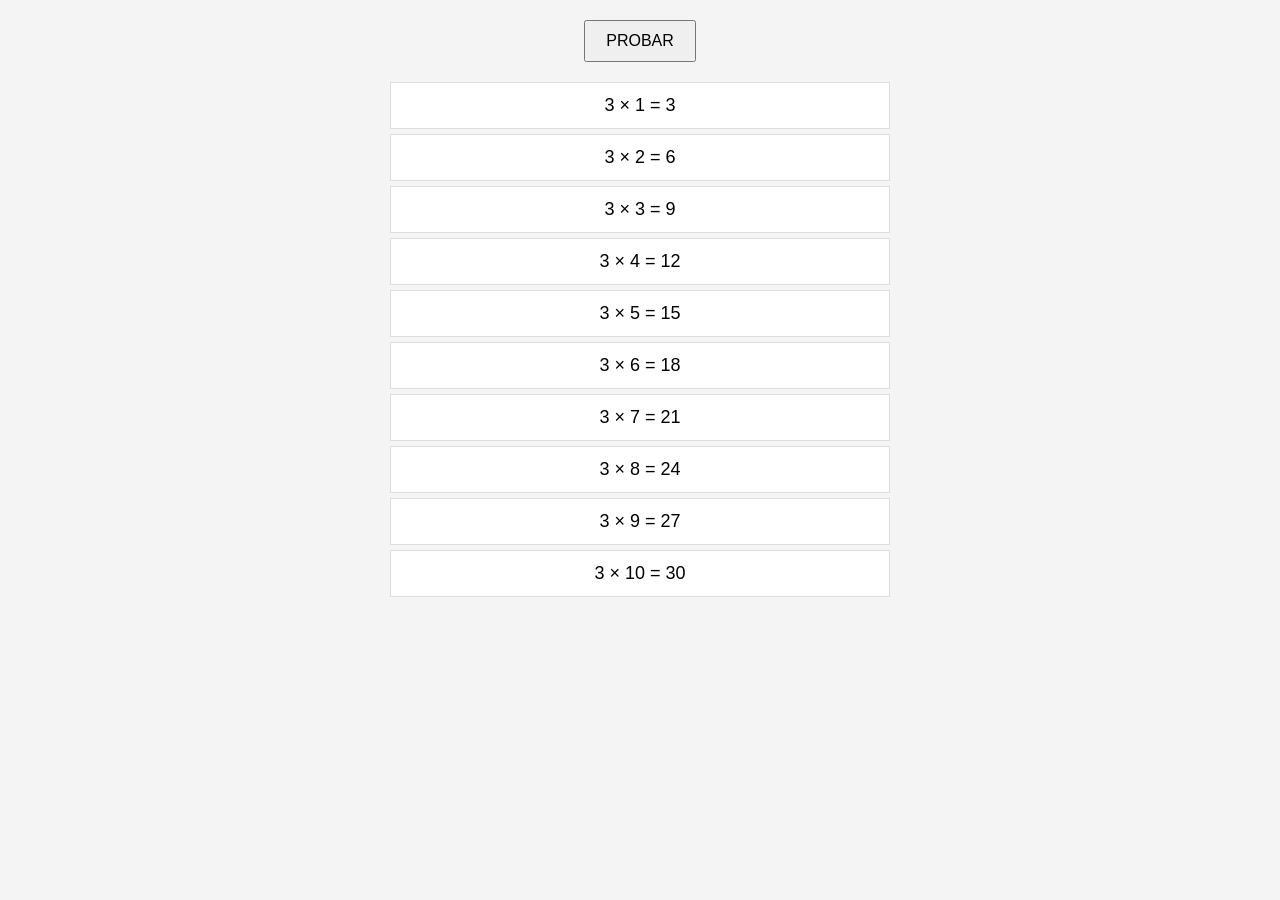
==== tablas/index.html @ 503a0e05 "Crear tabla del 3 con HTML y CSS responsive" ====
<!DOCTYPE html>
<html lang="es">
<head>
    <meta charset="UTF-8">
    <meta name="viewport" content="width=device-width, initial-scale=1.0">
    <title>Tabla del 3</title>
    <link rel="stylesheet" href="multiplicar.css">
</head>
<body>

    <button>PROBAR</button>

    <div class="tabla">
        <div class="fila">3 × 1 = 3</div>
        <div class="fila">3 × 2 = 6</div>
        <div class="fila">3 × 3 = 9</div>
        <div class="fila">3 × 4 = 12</div>
        <div class="fila">3 × 5 = 15</div>
        <div class="fila">3 × 6 = 18</div>
        <div class="fila">3 × 7 = 21</div>
        <div class="fila">3 × 8 = 24</div>
        <div class="fila">3 × 9 = 27</div>
        <div class="fila">3 × 10 = 30</div>
    </div>

</body>
</html>
---- tablas/multiplicar.css ----
* {
    box-sizing: border-box;
}

body {
    font-family: Arial, sans-serif;
    margin: 0;
    padding: 20px;
    text-align: center;
    background-color: #f4f4f4;
}

button {
    padding: 10px 20px;
    margin-bottom: 20px;
    font-size: 16px;
    cursor: pointer;
}

.tabla {
    width: 100%;
    max-width: 500px;
    margin: auto;
}

.fila {
    background-color: white;
    border: 1px solid #ddd;
    padding: 12px;
    margin-bottom: 5px;
    font-size: 18px;
}

@media (max-width: 600px) {
    body {
        padding: 10px;
    }

    .fila {
        font-size: 16px;
    }
}
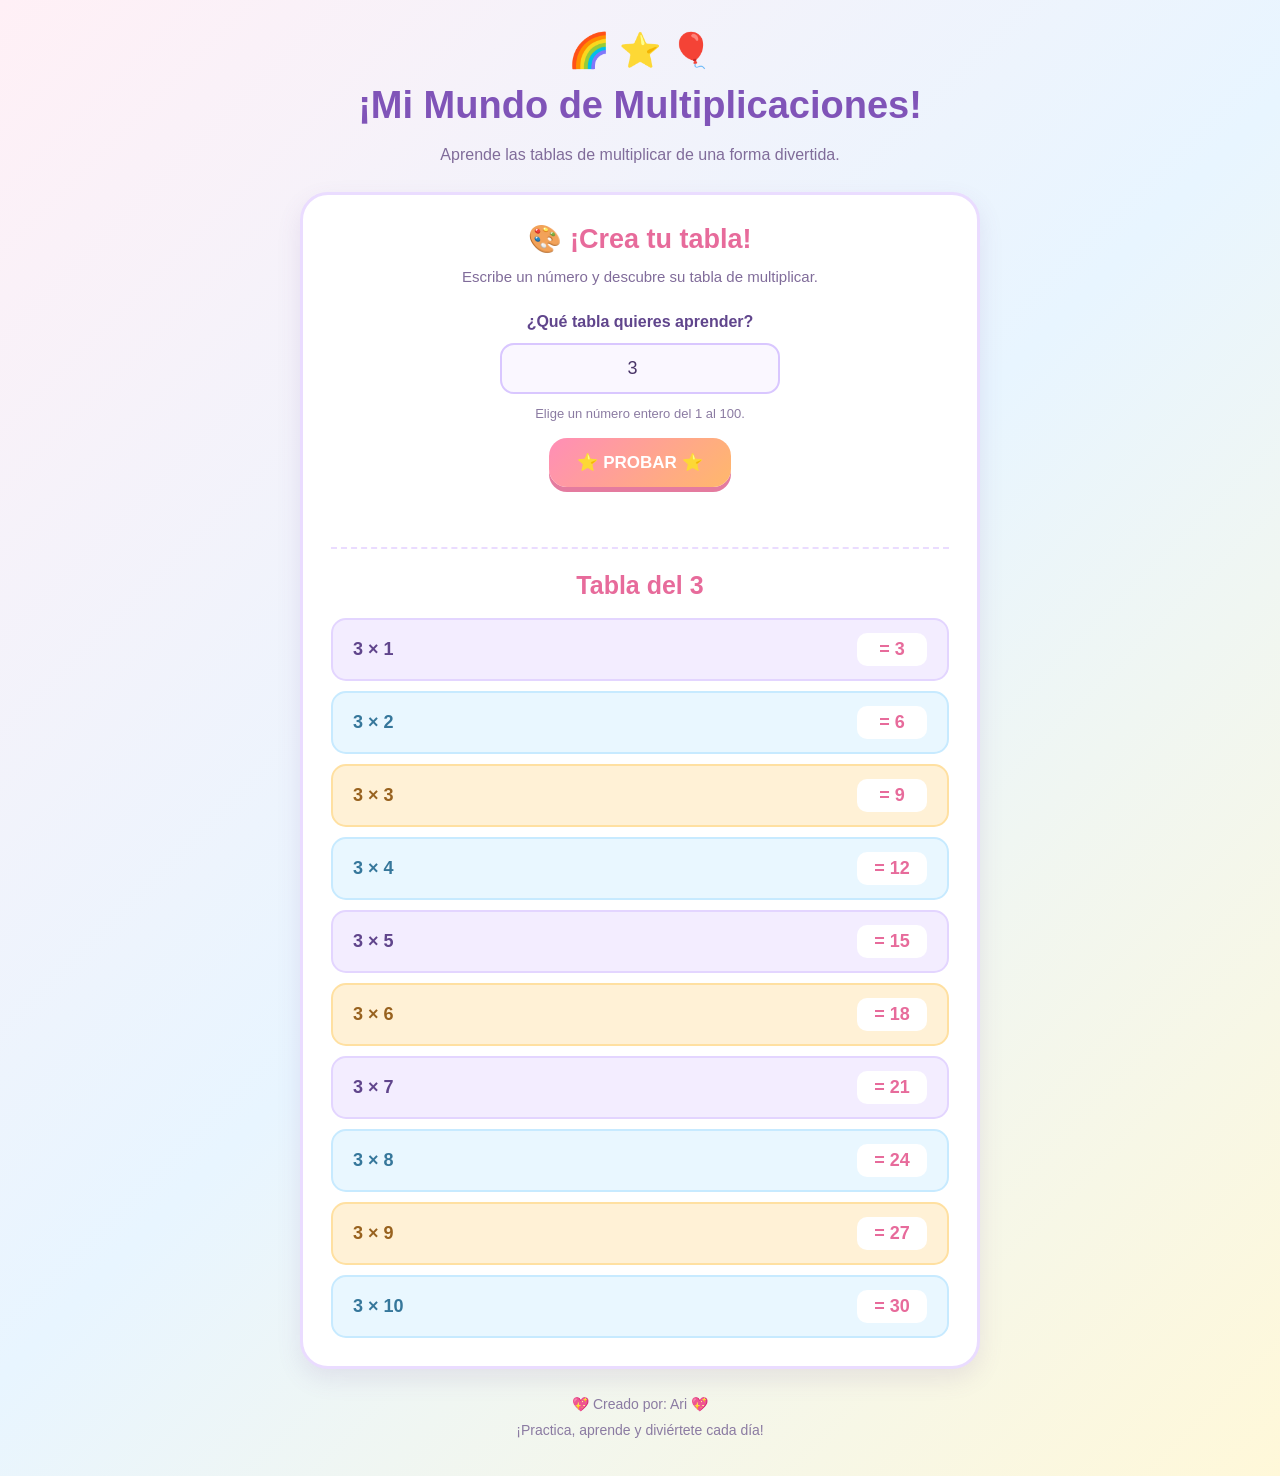
==== commit 46fdda83: "Completar estructura HTML de tablas" ====
--- a/tablas/index.html
+++ b/tablas/index.html
@@ -1,27 +1,107 @@
+
 <!DOCTYPE html>
 <html lang="es">
 <head>
     <meta charset="UTF-8">
     <meta name="viewport" content="width=device-width, initial-scale=1.0">
-    <title>Tabla del 3</title>
+    <title>Mi Mundo de Multiplicaciones</title>
     <link rel="stylesheet" href="multiplicar.css">
+    <script src="multiplicar.js" defer></script>
 </head>
 <body>
 
-    <button>PROBAR</button>
+    <main class="contenedor">
+        <header class="encabezado">
+            <div class="decoracion">🌈 ⭐ 🎈</div>
+            <h1>¡Mi Mundo de Multiplicaciones!</h1>
+            <p>Aprende las tablas de multiplicar de una forma divertida.</p>
+        </header>
 
-    <div class="tabla">
-        <div class="fila">3 × 1 = 3</div>
-        <div class="fila">3 × 2 = 6</div>
-        <div class="fila">3 × 3 = 9</div>
-        <div class="fila">3 × 4 = 12</div>
-        <div class="fila">3 × 5 = 15</div>
-        <div class="fila">3 × 6 = 18</div>
-        <div class="fila">3 × 7 = 21</div>
-        <div class="fila">3 × 8 = 24</div>
-        <div class="fila">3 × 9 = 27</div>
-        <div class="fila">3 × 10 = 30</div>
-    </div>
+        <section class="tarjeta">
+            <h2>🎨 ¡Crea tu tabla!</h2>
+
+            <p class="instruccion">
+                Escribe un número y descubre su tabla de multiplicar.
+            </p>
+
+            <form id="formularioTabla">
+                <label for="numeroTabla">¿Qué tabla quieres aprender?</label>
+
+                <input
+                    type="number"
+                    id="numeroTabla"
+                    min="1"
+                    max="100"
+                    step="1"
+                    value="3"
+                    placeholder="Escribe un número"
+                    required
+                >
+
+                <p class="ayuda">
+                    Elige un número entero del 1 al 100.
+                </p>
+
+                <button type="submit" class="boton-probar">
+                    ⭐ PROBAR ⭐
+                </button>
+            </form>
+
+            <p id="mensaje" class="mensaje" role="status" aria-live="polite"></p>
+
+            <section class="resultado-tabla" aria-label="Tabla de multiplicar">
+                <h2 id="tituloTabla">Tabla del 3</h2>
+
+                <div id="contenedorTabla" class="tabla">
+                    <div class="fila">
+                        <span>3 × 1</span>
+                        <span class="resultado">= 3</span>
+                    </div>
+                    <div class="fila">
+                        <span>3 × 2</span>
+                        <span class="resultado">= 6</span>
+                    </div>
+                    <div class="fila">
+                        <span>3 × 3</span>
+                        <span class="resultado">= 9</span>
+                    </div>
+                    <div class="fila">
+                        <span>3 × 4</span>
+                        <span class="resultado">= 12</span>
+                    </div>
+                    <div class="fila">
+                        <span>3 × 5</span>
+                        <span class="resultado">= 15</span>
+                    </div>
+                    <div class="fila">
+                        <span>3 × 6</span>
+                        <span class="resultado">= 18</span>
+                    </div>
+                    <div class="fila">
+                        <span>3 × 7</span>
+                        <span class="resultado">= 21</span>
+                    </div>
+                    <div class="fila">
+                        <span>3 × 8</span>
+                        <span class="resultado">= 24</span>
+                    </div>
+                    <div class="fila">
+                        <span>3 × 9</span>
+                        <span class="resultado">= 27</span>
+                    </div>
+                    <div class="fila">
+                        <span>3 × 10</span>
+                        <span class="resultado">= 30</span>
+                    </div>
+                </div>
+            </section>
+        </section>
+
+        <footer>
+            <p>💖 Creado por: Ari 💖</p>
+            <p>¡Practica, aprende y diviértete cada día!</p>
+        </footer>
+    </main>
 
 </body>
-</html>+</html>
--- a/tablas/multiplicar.css
+++ b/tablas/multiplicar.css
@@ -1,42 +1,246 @@
+
 * {
     box-sizing: border-box;
 }
 
 body {
-    font-family: Arial, sans-serif;
     margin: 0;
-    padding: 20px;
+    min-height: 100vh;
+    padding: 30px 16px;
+    font-family: "Trebuchet MS", Arial, sans-serif;
+    color: #493568;
+    background: linear-gradient(135deg, #fff0f6, #e8f5ff, #fff8d9);
+}
+
+.contenedor {
+    width: 100%;
+    max-width: 680px;
+    margin: 0 auto;
     text-align: center;
-    background-color: #f4f4f4;
-}
-
-button {
-    padding: 10px 20px;
-    margin-bottom: 20px;
+}
+
+.encabezado {
+    margin-bottom: 25px;
+}
+
+.decoracion {
+    margin-bottom: 12px;
+    font-size: 34px;
+}
+
+h1 {
+    margin: 0 0 12px;
+    color: #8054b8;
+    font-size: clamp(27px, 5vw, 38px);
+    line-height: 1.25;
+}
+
+.encabezado p {
+    margin: 0;
+    color: #806c9a;
     font-size: 16px;
+    line-height: 1.6;
+}
+
+.tarjeta {
+    padding: 28px;
+    background-color: #ffffff;
+    border: 3px solid #eadcff;
+    border-radius: 28px;
+    box-shadow: 0 10px 25px rgba(116, 82, 155, 0.12);
+}
+
+.tarjeta > h2 {
+    margin: 0 0 10px;
+    color: #e76b9b;
+    font-size: 27px;
+}
+
+.instruccion {
+    margin: 0 0 24px;
+    color: #806c9a;
+    font-size: 15px;
+    line-height: 1.6;
+}
+
+#formularioTabla {
+    display: flex;
+    flex-direction: column;
+    align-items: center;
+    gap: 12px;
+}
+
+#formularioTabla label {
+    color: #60458c;
+    font-size: 16px;
+    font-weight: bold;
+}
+
+#numeroTabla {
+    width: 100%;
+    max-width: 280px;
+    padding: 13px 16px;
+    border: 2px solid #d9c7ff;
+    border-radius: 14px;
+    outline: none;
+    background-color: #faf7ff;
+    color: #493568;
+    font: inherit;
+    font-size: 18px;
+    text-align: center;
+    transition: border-color 0.2s, box-shadow 0.2s;
+}
+
+#numeroTabla:focus {
+    border-color: #a77be8;
+    box-shadow: 0 0 0 4px rgba(167, 123, 232, 0.16);
+}
+
+.ayuda {
+    margin: 0;
+    color: #8b7ba2;
+    font-size: 13px;
+}
+
+.boton-probar {
+    margin-top: 5px;
+    padding: 14px 28px;
+    border: none;
+    border-radius: 18px;
+    background: linear-gradient(135deg, #ff8eb7, #ffb86b);
+    color: #ffffff;
+    font-size: 17px;
+    font-weight: bold;
     cursor: pointer;
+    box-shadow: 0 5px 0 #e47b9f;
+    transition: transform 0.2s, box-shadow 0.2s;
+}
+
+.boton-probar:hover {
+    transform: translateY(-3px);
+    box-shadow: 0 8px 0 #e47b9f;
+}
+
+.boton-probar:active {
+    transform: translateY(2px);
+    box-shadow: 0 3px 0 #e47b9f;
+}
+
+.boton-probar:focus-visible {
+    outline: 3px solid #8054b8;
+    outline-offset: 5px;
+}
+
+.mensaje {
+    min-height: 22px;
+    margin: 16px 0 0;
+    color: #37825b;
+    font-size: 14px;
+    font-weight: bold;
+    line-height: 1.5;
+}
+
+.mensaje.error {
+    color: #d94b65;
+}
+
+.resultado-tabla {
+    margin-top: 22px;
+    padding-top: 22px;
+    border-top: 2px dashed #eadcff;
+}
+
+.resultado-tabla h2 {
+    margin: 0 0 18px;
+    color: #e76b9b;
+    font-size: 25px;
 }
 
 .tabla {
-    width: 100%;
-    max-width: 500px;
-    margin: auto;
+    display: flex;
+    flex-direction: column;
+    gap: 10px;
 }
 
 .fila {
-    background-color: white;
-    border: 1px solid #ddd;
-    padding: 12px;
-    margin-bottom: 5px;
+    display: flex;
+    align-items: center;
+    justify-content: space-between;
+    gap: 12px;
+    padding: 13px 20px;
+    border: 2px solid #e3d5ff;
+    border-radius: 15px;
+    background-color: #f3edff;
+    color: #60458c;
     font-size: 18px;
-}
-
-@media (max-width: 600px) {
+    font-weight: bold;
+    transition: transform 0.2s;
+}
+
+.fila:nth-child(even) {
+    border-color: #c7eaff;
+    background-color: #e9f7ff;
+    color: #36779b;
+}
+
+.fila:nth-child(3n) {
+    border-color: #ffe0a1;
+    background-color: #fff1d6;
+    color: #98621f;
+}
+
+.fila:hover {
+    transform: scale(1.02);
+}
+
+.resultado {
+    min-width: 70px;
+    padding: 6px 12px;
+    border-radius: 10px;
+    background-color: #ffffff;
+    color: #e76b9b;
+}
+
+footer {
+    margin-top: 25px;
+    color: #8b7ba2;
+    font-size: 14px;
+    line-height: 1.5;
+}
+
+footer p {
+    margin: 5px 0;
+}
+
+@media (max-width: 480px) {
     body {
-        padding: 10px;
+        padding: 22px 12px;
+    }
+
+    .tarjeta {
+        padding: 22px 14px;
+        border-radius: 22px;
     }
 
     .fila {
+        padding: 12px 14px;
         font-size: 16px;
     }
-}+
+    .resultado-tabla h2,
+    .tarjeta > h2 {
+        font-size: 23px;
+    }
+
+    .boton-probar {
+        padding: 13px 24px;
+    }
+}
+
+@media (prefers-reduced-motion: reduce) {
+    *,
+    *::before,
+    *::after {
+        transition: none !important;
+    }
+}
